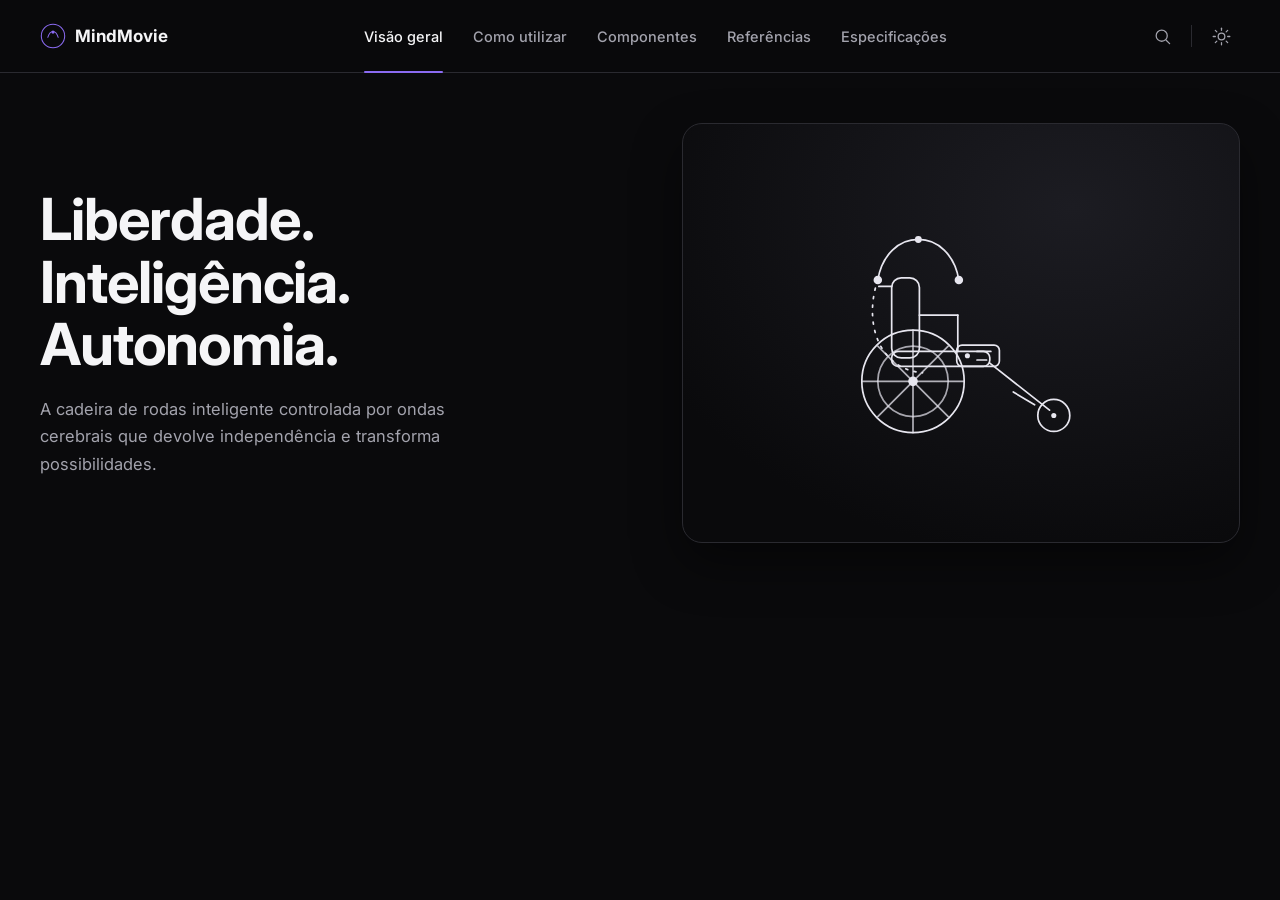
==== index.html @ 68181896 "Adiciona site do projeto MindMovie Landing page estática com as cinco seções do design original (Vis" ====
<!DOCTYPE html>
<html lang="pt-BR" data-theme="dark">
<head>
<meta charset="UTF-8">
<meta name="viewport" content="width=device-width, initial-scale=1.0">
<title>MindMovie — Cadeira de rodas inteligente controlada por ondas cerebrais</title>
<meta name="description" content="MindMovie: projeto conceitual de cadeira de rodas inteligente controlada por ondas cerebrais que devolve independência e transforma possibilidades.">
<link rel="preconnect" href="https://fonts.googleapis.com">
<link rel="preconnect" href="https://fonts.gstatic.com" crossorigin>
<link href="https://fonts.googleapis.com/css2?family=Inter:wght@400;500;600;700;800&display=swap" rel="stylesheet">
<link rel="stylesheet" href="css/styles.css">
</head>
<body>

<!-- Sprite de ícones reutilizáveis -->
<svg style="display:none" aria-hidden="true">
  <symbol id="icon-search" viewBox="0 0 24 24"><circle cx="11" cy="11" r="7"></circle><line x1="21" y1="21" x2="16.65" y2="16.65"></line></symbol>
  <symbol id="icon-sun" viewBox="0 0 24 24"><circle cx="12" cy="12" r="4.2"></circle><line x1="12" y1="1.5" x2="12" y2="4.2"></line><line x1="12" y1="19.8" x2="12" y2="22.5"></line><line x1="4.2" y1="4.2" x2="6.1" y2="6.1"></line><line x1="17.9" y1="17.9" x2="19.8" y2="19.8"></line><line x1="1.5" y1="12" x2="4.2" y2="12"></line><line x1="19.8" y1="12" x2="22.5" y2="12"></line><line x1="4.2" y1="19.8" x2="6.1" y2="17.9"></line><line x1="17.9" y1="6.1" x2="19.8" y2="4.2"></line></symbol>
  <symbol id="icon-moon" viewBox="0 0 24 24"><path d="M20.5 14.5A8.5 8.5 0 1 1 9.5 3.5a7 7 0 0 0 11 11z"></path></symbol>
  <symbol id="icon-menu" viewBox="0 0 24 24"><line x1="3.5" y1="6.5" x2="20.5" y2="6.5"></line><line x1="3.5" y1="12" x2="20.5" y2="12"></line><line x1="3.5" y1="17.5" x2="20.5" y2="17.5"></line></symbol>
  <symbol id="icon-close" viewBox="0 0 24 24"><line x1="5" y1="5" x2="19" y2="19"></line><line x1="19" y1="5" x2="5" y2="19"></line></symbol>
  <symbol id="icon-play" viewBox="0 0 24 24"><circle cx="12" cy="12" r="10.2"></circle><path d="M10.2 8.3l6 3.7-6 3.7z" fill="currentColor" stroke="none"></path></symbol>
  <symbol id="icon-alert" viewBox="0 0 24 24"><path d="M12 3.5l9.5 16.5h-19z"></path><line x1="12" y1="9.5" x2="12" y2="14"></line><circle cx="12" cy="17.2" r="0.3" fill="currentColor"></circle></symbol>
  <symbol id="icon-check" viewBox="0 0 24 24"><rect x="3.5" y="3.5" width="17" height="17" rx="5"></rect></symbol>
  <symbol id="icon-at" viewBox="0 0 24 24"><circle cx="12" cy="12" r="4.2"></circle><path d="M15.8 12v1.4a2.5 2.5 0 0 0 5 0V12a8.8 8.8 0 1 0-3.5 7"></path></symbol>
  <symbol id="icon-wheelchair" viewBox="0 0 300 220">
    <!-- headset EEG: arco sobre a cabeça implícita, acima do encosto -->
    <path d="M72 60c4-24 20-38 38-38s34 14 38 38" stroke-linecap="round"/>
    <circle cx="72" cy="60" r="4" fill="currentColor" stroke="none"/>
    <circle cx="148" cy="60" r="4" fill="currentColor" stroke="none"/>
    <circle cx="110" cy="22" r="3.2" fill="currentColor" stroke="none"/>

    <!-- encosto -->
    <rect x="85" y="58" width="26" height="75" rx="9"/>
    <!-- alça de empurrar -->
    <path d="M85 66h-12" stroke-linecap="round"/>

    <!-- assento (almofada) -->
    <rect x="85" y="127" width="92" height="14" rx="6"/>

    <!-- apoio de braço -->
    <path d="M111 93h36" stroke-linecap="round"/>
    <path d="M147 93v34" />

    <!-- fio do headset descendo pelas costas até o módulo, contornando o encosto -->
    <path d="M72 60c-9 26-6 55 10 72c9 10 21 14 32 15" stroke-dasharray="2 6"/>

    <!-- tubo frontal até a roda dianteira -->
    <path d="M177 138l56 44" stroke-linecap="round"/>
    <!-- apoio para os pés -->
    <path d="M199 165l20 12" stroke-linecap="round"/>

    <!-- roda traseira grande, com raios e aro de mão -->
    <circle cx="105" cy="155" r="48"/>
    <circle cx="105" cy="155" r="33" opacity="0.7"/>
    <circle cx="105" cy="155" r="4.5" fill="currentColor" stroke="none"/>
    <path d="M105 107v96M57 155h96M72 122l66 66M72 188l66-66" opacity="0.75"/>

    <!-- roda dianteira pequena (caster) -->
    <circle cx="237" cy="187" r="15"/>
    <circle cx="237" cy="187" r="2.4" fill="currentColor" stroke="none"/>

    <!-- módulo de controle / bateria, acoplado sob o assento -->
    <rect x="146" y="121" width="40" height="20" rx="5"/>
    <circle cx="156" cy="131" r="2.4" fill="currentColor" stroke="none"/>
    <path d="M165 127h13M165 135h9"/>
  </symbol>
</svg>

<header class="navbar" id="navbar">
  <div class="navbar__inner">
    <a class="brand" href="#visao-geral" data-nav-link data-target="visao-geral">
      <svg class="brand__mark" viewBox="0 0 40 40" aria-hidden="true">
        <circle cx="20" cy="20" r="18"></circle>
        <path d="M12 22c2-6 5-9 8-9s6 3 8 9" stroke-linecap="round"></path>
        <circle cx="20" cy="14" r="2.4" fill="currentColor" stroke="none"></circle>
      </svg>
      <span>MindMovie</span>
    </a>

    <nav class="nav-links" id="navLinks" aria-label="Navegação principal">
      <a href="#visao-geral" data-nav-link data-target="visao-geral" class="is-active">Visão geral</a>
      <a href="#como-utilizar" data-nav-link data-target="como-utilizar">Como utilizar</a>
      <a href="#componentes" data-nav-link data-target="componentes">Componentes</a>
      <a href="#referencias" data-nav-link data-target="referencias">Referências</a>
      <a href="#especificacoes" data-nav-link data-target="especificacoes">Especificações</a>
    </nav>

    <div class="navbar__actions">
      <div class="search" id="searchBox">
        <button class="icon-btn" id="searchToggle" type="button" aria-label="Pesquisar no site" aria-expanded="false">
          <svg width="19" height="19"><use href="#icon-search"></use></svg>
        </button>
        <input type="search" id="searchInput" class="search__input" placeholder="Pesquisar no site…" aria-label="Pesquisar conteúdo">
      </div>
      <span class="divider" aria-hidden="true"></span>
      <button class="icon-btn" id="themeToggle" type="button" aria-label="Alternar tema claro e escuro">
        <svg width="19" height="19" class="theme-icon theme-icon--sun"><use href="#icon-sun"></use></svg>
        <svg width="19" height="19" class="theme-icon theme-icon--moon"><use href="#icon-moon"></use></svg>
      </button>
      <button class="icon-btn nav-toggle" id="navToggle" type="button" aria-label="Abrir menu" aria-expanded="false" aria-controls="mobileMenu">
        <svg width="21" height="21" class="menu-icon menu-icon--open"><use href="#icon-menu"></use></svg>
        <svg width="21" height="21" class="menu-icon menu-icon--close"><use href="#icon-close"></use></svg>
      </button>
    </div>
  </div>

  <div class="mobile-menu" id="mobileMenu">
    <a href="#visao-geral" data-nav-link data-target="visao-geral" class="is-active">Visão geral</a>
    <a href="#como-utilizar" data-nav-link data-target="como-utilizar">Como utilizar</a>
    <a href="#componentes" data-nav-link data-target="componentes">Componentes</a>
    <a href="#referencias" data-nav-link data-target="referencias">Referências</a>
    <a href="#especificacoes" data-nav-link data-target="especificacoes">Especificações</a>
  </div>
</header>

<main id="mainContent">

  <!-- VISÃO GERAL -->
  <section class="page is-active" id="visao-geral" data-page>
    <div class="page__inner hero">
      <div class="hero__text">
        <h1 class="hero__title">
          <span>Liberdade.</span>
          <span>Inteligência.</span>
          <span>Autonomia.</span>
        </h1>
        <p class="hero__desc">A cadeira de rodas inteligente controlada por ondas cerebrais que devolve independência e transforma possibilidades.</p>
      </div>
      <div class="hero__art">
        <div class="art-panel">
          <svg class="wheelchair-illustration wheelchair-illustration--hero" viewBox="0 0 300 220" aria-label="Ilustração da cadeira de rodas MindMovie com sensor neural">
            <use href="#icon-wheelchair"></use>
          </svg>
        </div>
      </div>
    </div>
  </section>

  <!-- COMO UTILIZAR -->
  <section class="page" id="como-utilizar" data-page>
    <div class="page__inner">
      <header class="section-head">
        <h2>Como utilizar MindMovie</h2>
        <p>Tecnologia de ponta, pensada para ser simples e intuitiva.</p>
      </header>

      <div class="how-grid">
        <ol class="steps">
          <li class="steps__item">
            <span class="steps__num">1</span>
            <div>
              <h3>Coloque sensor neural</h3>
              <p>Posicione o sensor na cabeça.</p>
            </div>
          </li>
          <li class="steps__item">
            <span class="steps__num">2</span>
            <div>
              <h3>Ligue o sistema</h3>
              <p>Ative o NeuroMove.</p>
            </div>
          </li>
          <li class="steps__item">
            <span class="steps__num">3</span>
            <div>
              <h3>Concentre-se e mova</h3>
              <p>Pense no destino e a cadeira interpreta.</p>
            </div>
          </li>
          <li class="steps__item">
            <span class="steps__num">4</span>
            <div>
              <h3>Foque e estabilidade</h3>
              <p>Mantenha a concentração.</p>
            </div>
          </li>
          <li class="steps__item">
            <span class="steps__num">5</span>
            <div>
              <h3>Escolha o modo de navegação</h3>
              <p>Use comandos mentais para mover.</p>
            </div>
          </li>
          <li class="steps__item">
            <span class="steps__num">6</span>
            <div>
              <h3>Inicie o movimento</h3>
              <p>A cadeira move com segurança e autonomia.</p>
            </div>
          </li>
        </ol>

        <div class="video-card">
          <button class="video-card__play" type="button" aria-label="Reproduzir vídeo demonstrativo (indisponível nesta prévia)">
            <svg width="34" height="34"><use href="#icon-play"></use></svg>
          </button>
          <p class="video-card__title">Video demo - Funcionamento do MindMovie</p>
          <p class="video-card__meta">Duração: 1 minuto e 30 segundos</p>
        </div>
      </div>

      <div class="alert-box">
        <svg width="20" height="20" class="alert-box__icon"><use href="#icon-alert"></use></svg>
        <p><strong>Atenção</strong> — este não é um produto médico, apenas o projeto conceitual de inovação e tecnologia assistida em desenvolvimento.</p>
      </div>
    </div>
  </section>

  <!-- COMPONENTES -->
  <section class="page" id="componentes" data-page>
    <div class="page__inner">
      <header class="section-head">
        <h2>Componentes utilizados no projeto</h2>
        <p>Cada componente foi selecionado para oferecer máxima confiabilidade e eficiência.</p>
      </header>

      <div class="table-wrap">
        <table class="comp-table">
          <thead>
            <tr>
              <th>Componente</th>
              <th>Função</th>
              <th>Valor estimado</th>
            </tr>
          </thead>
          <tbody>
            <tr>
              <td data-label="Componente">V3 Elechouse</td>
              <td data-label="Função">Captar e interpretar sinais cerebrais para o sistema</td>
              <td data-label="Valor estimado">R$ 80,00 a R$ 120,00</td>
            </tr>
            <tr>
              <td data-label="Componente">Ponte H</td>
              <td data-label="Função">Controlar o sentido e velocidade dos motores</td>
              <td data-label="Valor estimado">R$ 20,00</td>
            </tr>
            <tr>
              <td data-label="Componente">2 motores DC</td>
              <td data-label="Função">Realizar a movimentação da cadeira de rodas</td>
              <td data-label="Valor estimado">R$ 30,00</td>
            </tr>
            <tr>
              <td data-label="Componente">ESP com internet</td>
              <td data-label="Função">Fazer o processamento e comunicação dos dados do sistema</td>
              <td data-label="Valor estimado">Utilizado inicialmente o da escola</td>
            </tr>
            <tr>
              <td data-label="Componente">Display IPS</td>
              <td data-label="Função">Exibir informações e status do sistema</td>
              <td data-label="Valor estimado">R$ 80,00</td>
            </tr>
            <tr>
              <td data-label="Componente">Sensor de distância a laser</td>
              <td data-label="Função">Detectar obstáculos e medir distância</td>
              <td data-label="Valor estimado">R$ 35,00</td>
            </tr>
            <tr>
              <td data-label="Componente">Módulo GPS</td>
              <td data-label="Função">Localização e rastreamento em tempo real</td>
              <td data-label="Valor estimado">R$ 40,00</td>
            </tr>
            <tr>
              <td data-label="Componente">Câmera para acoplamento</td>
              <td data-label="Função">Auxiliar no monitoramento e visualização</td>
              <td data-label="Valor estimado">R$ 40,00</td>
            </tr>
            <tr>
              <td data-label="Componente">Protoboard</td>
              <td data-label="Função">Base de montagem e testes do protótipo</td>
              <td data-label="Valor estimado">R$ 20,00</td>
            </tr>
            <tr>
              <td data-label="Componente">Fios jumper</td>
              <td data-label="Função">Fazer conexões entre os componentes</td>
              <td data-label="Valor estimado">R$ 0,00</td>
            </tr>
            <tr>
              <td data-label="Componente">Bateria recarregável</td>
              <td data-label="Função">Alimentar o sistema com energia</td>
              <td data-label="Valor estimado">R$ 0,00</td>
            </tr>
            <tr>
              <td data-label="Componente">Estrutura da cadeira em impressão 3D</td>
              <td data-label="Função">Formar a estrutura física do protótipo</td>
              <td data-label="Valor estimado">R$ 20,00</td>
            </tr>
          </tbody>
        </table>
      </div>

      <div class="result-grid">
        <div class="result-text">
          <h3>Resultado esperado:</h3>
          <p>Uma cadeira de rodas inteligente, segura e acessível, capaz de transformar a mobilidade e devolver autonomia ao usuário.</p>
          <svg class="wheelchair-illustration wheelchair-illustration--small" viewBox="0 0 300 220" aria-hidden="true">
            <use href="#icon-wheelchair"></use>
          </svg>
        </div>
        <div class="result-card">
          <p class="result-card__label">Valor estimado final:</p>
          <p class="result-card__value">R$ 705,00</p>
          <p class="result-card__note">Este valor é uma estimativa com base nos componentes atuais do mercado. Pode variar conforme fornecedores e a versão do protótipo.</p>
        </div>
      </div>
    </div>
  </section>

  <!-- REFERÊNCIAS -->
  <section class="page" id="referencias" data-page>
    <div class="page__inner">
      <header class="section-head">
        <h2>Referências e base científica</h2>
        <p>O projeto NeuroMove é baseado em estudos de neurociência, robótica e mobilidade assistiva.</p>
      </header>

      <ul class="ref-list">
        <li class="ref-card">
          <span class="ref-card__icon"><svg width="18" height="18"><use href="#icon-check"></use></svg></span>
          <div>
            <h3>IEEE — Brain Computer Interfaces</h3>
            <p>“Estudos sobre interfaces cérebro-computador aplicadas à mobilidade.”</p>
          </div>
        </li>
        <li class="ref-card">
          <span class="ref-card__icon"><svg width="18" height="18"><use href="#icon-check"></use></svg></span>
          <div>
            <h3>Neurologia do movimento e reabilitação</h3>
            <p>“Pesquisas sobre controle neural de dispositivos assistivos.”</p>
          </div>
        </li>
        <li class="ref-card">
          <span class="ref-card__icon"><svg width="18" height="18"><use href="#icon-check"></use></svg></span>
          <div>
            <h3>Robótica assistiva e automação</h3>
            <p>“Soluções de robótica voltadas à acessibilidade e autonomia.”</p>
          </div>
        </li>
        <li class="ref-card">
          <span class="ref-card__icon"><svg width="18" height="18"><use href="#icon-check"></use></svg></span>
          <div>
            <h3>OMS — Organização Mundial da Saúde</h3>
            <p>“Diretrizes sobre inclusão, acessibilidade e tecnologia assistiva.”</p>
          </div>
        </li>
        <li class="ref-card">
          <span class="ref-card__icon"><svg width="18" height="18"><use href="#icon-check"></use></svg></span>
          <div>
            <h3>Artigos científicos e universidades parceiras</h3>
            <p>“Base científica para o desenvolvimento de reabilitação neuroassistida.”</p>
          </div>
        </li>
      </ul>

      <p class="ref-footnote">*Essas referências garantem que o projeto esteja alinhado com os avanços científicos e com as melhores práticas de inclusão e acessibilidade.</p>
    </div>
  </section>

  <!-- ESPECIFICAÇÕES / QUEM SOMOS -->
  <section class="page" id="especificacoes" data-page>
    <div class="page__inner">
      <header class="section-head">
        <h2>Quem somos</h2>
        <p>Somos uma equipe multidisciplinar apaixonada por inovação e inclusão, unida pela missão de transformar vidas.</p>
      </header>

      <div class="team-grid">
        <div class="team-list">
          <div class="team-card">
            <span class="team-card__avatar" style="--avatar-a:#f0abfc;--avatar-b:#a855f7;">V</span>
            <div>
              <h3>Victória</h3>
              <p><svg width="13" height="13"><use href="#icon-at"></use></svg> victoria.mindmovie</p>
            </div>
          </div>
          <div class="team-card">
            <span class="team-card__avatar" style="--avatar-a:#93c5fd;--avatar-b:#6366f1;">G</span>
            <div>
              <h3>Geovanna</h3>
              <p><svg width="13" height="13"><use href="#icon-at"></use></svg> geovanna.dev</p>
            </div>
          </div>
          <div class="team-card">
            <span class="team-card__avatar" style="--avatar-a:#fca5a5;--avatar-b:#ea580c;">R</span>
            <div>
              <h3>Raphael</h3>
              <p><svg width="13" height="13"><use href="#icon-at"></use></svg> devraphael</p>
            </div>
          </div>
          <div class="team-card">
            <span class="team-card__avatar" style="--avatar-a:#86efac;--avatar-b:#0d9488;">B</span>
            <div>
              <h3>Bryan</h3>
              <p><svg width="13" height="13"><use href="#icon-at"></use></svg> djrbryan</p>
            </div>
          </div>
          <div class="team-card team-card--single">
            <span class="team-card__avatar" style="--avatar-a:#fde68a;--avatar-b:#d97706;">M</span>
            <div>
              <h3>Matheus Masson</h3>
              <p><svg width="13" height="13"><use href="#icon-at"></use></svg> masson_ttv</p>
            </div>
          </div>
        </div>

        <div class="contact-card">
          <h3>Entre em contato</h3>
          <form id="contactForm" novalidate>
            <label class="field">
              <span>Nome</span>
              <input type="text" name="nome" id="fieldNome" required autocomplete="name">
            </label>
            <label class="field">
              <span>E-mail</span>
              <input type="email" name="email" id="fieldEmail" required autocomplete="email">
            </label>
            <label class="field">
              <span>Mensagem</span>
              <textarea name="mensagem" id="fieldMensagem" rows="4" required></textarea>
            </label>
            <button type="submit" class="btn-primary">Enviar mensagem</button>
            <p class="contact-card__note" id="contactNote">Respondemos assim que possível.</p>
          </form>
        </div>
      </div>
    </div>
  </section>

</main>

<script src="js/app.js"></script>
</body>
</html>
---- css/styles.css ----
/* =========================================================
   MindMovie — estilos
   Tema escuro (padrão) e claro via [data-theme], mobile-first
   ========================================================= */

:root {
  --font: "Inter", -apple-system, BlinkMacSystemFont, "Segoe UI", Roboto, Helvetica, Arial, sans-serif;

  --accent: #8b6bf2;
  --accent-strong: #7c5cff;
  --accent-soft: rgba(139, 107, 242, 0.16);
  --accent-border: rgba(139, 107, 242, 0.45);

  --radius-lg: 20px;
  --radius-md: 14px;
  --radius-sm: 10px;

  --max-width: 1240px;
  --nav-height: 72px;
}

/* ---------- Tema escuro (padrão) ---------- */
:root,
[data-theme="dark"] {
  --bg: #0a0a0c;
  --bg-elevated: #141417;
  --surface: #17171b;
  --surface-2: #1c1c21;
  --border: #2a2a30;
  --text: #f5f5f7;
  --text-secondary: #a3a3ad;
  --text-muted: #75757f;
  --shadow: 0 20px 50px rgba(0, 0, 0, 0.45);
  --panel-bg: radial-gradient(120% 120% at 70% 20%, #1c1c22 0%, #0a0a0c 70%);
}

/* ---------- Tema claro ---------- */
[data-theme="light"] {
  --bg: #f6f6f8;
  --bg-elevated: #ffffff;
  --surface: #ffffff;
  --surface-2: #f0f0f3;
  --border: #e3e3e8;
  --text: #131316;
  --text-secondary: #55555f;
  --text-muted: #85858f;
  --shadow: 0 20px 50px rgba(20, 20, 30, 0.08);
  --panel-bg: radial-gradient(120% 120% at 70% 20%, #26262e 0%, #0a0a0c 70%);
}

* { box-sizing: border-box; }

html {
  scroll-behavior: smooth;
}

body {
  margin: 0;
  font-family: var(--font);
  background: var(--bg);
  color: var(--text);
  -webkit-font-smoothing: antialiased;
  transition: background-color 0.25s ease, color 0.25s ease;
}

svg { fill: none; stroke: currentColor; stroke-width: 1.6; stroke-linecap: round; stroke-linejoin: round; }

h1, h2, h3 { margin: 0; font-weight: 700; letter-spacing: -0.02em; }
p { margin: 0; }
a { color: inherit; text-decoration: none; }
ul, ol { margin: 0; padding: 0; list-style: none; }
button { font-family: inherit; cursor: pointer; }

/* ================= Navbar ================= */
.navbar {
  position: sticky;
  top: 0;
  z-index: 100;
  background: color-mix(in srgb, var(--bg) 88%, transparent);
  backdrop-filter: blur(14px);
  border-bottom: 1px solid var(--border);
}

.navbar__inner {
  max-width: var(--max-width);
  margin: 0 auto;
  height: var(--nav-height);
  padding: 0 20px;
  display: flex;
  align-items: center;
  justify-content: space-between;
  gap: 16px;
}

.brand {
  display: flex;
  align-items: center;
  gap: 9px;
  font-weight: 700;
  font-size: 17px;
  color: var(--text);
  flex-shrink: 0;
}

.brand__mark {
  width: 26px;
  height: 26px;
  color: var(--accent);
  flex-shrink: 0;
}

.nav-links {
  display: none;
  align-items: center;
  gap: 30px;
  font-size: 14.5px;
  font-weight: 500;
}

.nav-links a {
  color: var(--text-secondary);
  padding: 6px 0;
  position: relative;
  transition: color 0.2s ease;
  white-space: nowrap;
}

.nav-links a:hover { color: var(--text); }

.nav-links a.is-active { color: var(--text); }

.nav-links a.is-active::after {
  content: "";
  position: absolute;
  left: 0; right: 0; bottom: -22px;
  height: 2px;
  background: var(--accent);
  border-radius: 2px;
}

.navbar__actions {
  display: flex;
  align-items: center;
  gap: 10px;
  flex-shrink: 0;
}

.icon-btn {
  display: inline-flex;
  align-items: center;
  justify-content: center;
  width: 38px;
  height: 38px;
  border-radius: 50%;
  border: 1px solid transparent;
  background: transparent;
  color: var(--text-secondary);
  transition: background-color 0.2s ease, color 0.2s ease, border-color 0.2s ease;
}

.icon-btn:hover {
  background: var(--surface-2);
  color: var(--text);
  border-color: var(--border);
}

.divider {
  width: 1px;
  height: 22px;
  background: var(--border);
  display: none;
}

.theme-icon--moon { display: none; }
[data-theme="light"] .theme-icon--sun { display: none; }
[data-theme="light"] .theme-icon--moon { display: block; }

.menu-icon--close { display: none; }
.nav-toggle[aria-expanded="true"] .menu-icon--open { display: none; }
.nav-toggle[aria-expanded="true"] .menu-icon--close { display: block; }

/* Search */
.search {
  display: flex;
  align-items: center;
}

.search__input {
  width: 0;
  opacity: 0;
  padding: 0;
  border: none;
  background: var(--surface-2);
  color: var(--text);
  border-radius: 999px;
  font-family: inherit;
  font-size: 13.5px;
  transition: width 0.25s ease, opacity 0.2s ease, padding 0.25s ease;
}

.search.is-open .search__input {
  width: 190px;
  opacity: 1;
  padding: 8px 14px;
  margin-left: 4px;
  border: 1px solid var(--border);
}

.search__input:focus { outline: 2px solid var(--accent-border); outline-offset: 1px; }

/* Mobile dropdown menu */
.mobile-menu {
  display: none;
  flex-direction: column;
  padding: 6px 20px 18px;
  border-top: 1px solid var(--border);
  gap: 2px;
}

.mobile-menu.is-open { display: flex; }

.mobile-menu a {
  padding: 12px 6px;
  font-size: 15.5px;
  font-weight: 500;
  color: var(--text-secondary);
  border-radius: var(--radius-sm);
}

.mobile-menu a.is-active { color: var(--text); background: var(--accent-soft); }
.mobile-menu a:hover { color: var(--text); }

@media (min-width: 860px) {
  .nav-links { display: flex; }
  .nav-toggle { display: none; }
  .divider { display: block; }
}

/* ================= Layout base ================= */

.page { display: none; }
.page.is-active { display: block; animation: fade-in 0.35s ease; }

@keyframes fade-in {
  from { opacity: 0; transform: translateY(6px); }
  to { opacity: 1; transform: translateY(0); }
}

.page__inner {
  max-width: var(--max-width);
  margin: 0 auto;
  padding: 44px 20px 90px;
}

.section-head {
  max-width: 620px;
  margin-bottom: 40px;
}

.section-head h2 {
  font-size: clamp(26px, 3.4vw, 34px);
  margin-bottom: 10px;
}

.section-head p {
  color: var(--text-secondary);
  font-size: 15.5px;
  line-height: 1.55;
}

/* ================= Hero (Visão geral) ================= */

.hero {
  display: grid;
  grid-template-columns: 1fr;
  gap: 40px;
  align-items: center;
  padding-top: 30px;
  padding-bottom: 30px;
}

.hero__title {
  display: flex;
  flex-direction: column;
  font-size: clamp(40px, 7vw, 58px);
  line-height: 1.08;
  margin-bottom: 20px;
}

.hero__desc {
  max-width: 440px;
  color: var(--text-secondary);
  font-size: 16.5px;
  line-height: 1.65;
}

.art-panel {
  border-radius: var(--radius-lg);
  background: var(--panel-bg);
  border: 1px solid var(--border);
  box-shadow: var(--shadow);
  display: flex;
  align-items: center;
  justify-content: center;
  padding: 30px;
  min-height: 300px;
}

.wheelchair-illustration {
  color: #e7e6ef;
  width: 100%;
  max-width: 320px;
  height: auto;
}

.wheelchair-illustration--small {
  max-width: 190px;
  color: var(--text);
  margin-top: 22px;
  opacity: 0.9;
}

@media (min-width: 860px) {
  .hero { grid-template-columns: 1.05fr 1fr; gap: 56px; padding-top: 50px; }
  .art-panel { min-height: 420px; }
}

/* ================= Como utilizar ================= */

.how-grid {
  display: grid;
  grid-template-columns: 1fr;
  gap: 36px;
  margin-bottom: 30px;
}

.steps { display: flex; flex-direction: column; gap: 22px; }

.steps__item { display: flex; gap: 16px; align-items: flex-start; }

.steps__num {
  flex-shrink: 0;
  width: 32px;
  height: 32px;
  border-radius: 50%;
  background: var(--accent-soft);
  color: var(--accent);
  border: 1px solid var(--accent-border);
  display: flex;
  align-items: center;
  justify-content: center;
  font-weight: 700;
  font-size: 14px;
}

.steps__item h3 { font-size: 16px; margin-bottom: 4px; }
.steps__item p { color: var(--text-secondary); font-size: 14.5px; line-height: 1.5; }

.video-card {
  background: var(--panel-bg);
  border: 1px solid var(--border);
  border-radius: var(--radius-lg);
  padding: 40px 24px;
  display: flex;
  flex-direction: column;
  align-items: center;
  justify-content: center;
  text-align: center;
  gap: 14px;
  min-height: 260px;
  color: #e7e6ef;
}

.video-card__play {
  width: 72px;
  height: 72px;
  border-radius: 50%;
  border: 1.6px solid rgba(231, 230, 239, 0.5);
  background: rgba(255, 255, 255, 0.06);
  color: #f5f5f7;
  display: flex;
  align-items: center;
  justify-content: center;
  transition: transform 0.2s ease, background-color 0.2s ease;
}

.video-card__play:hover { background: rgba(255, 255, 255, 0.12); transform: scale(1.04); }

.video-card__title { font-weight: 600; font-size: 15px; }
.video-card__meta { color: #a3a3ad; font-size: 13.5px; }

.alert-box {
  display: flex;
  gap: 12px;
  align-items: flex-start;
  background: var(--surface);
  border: 1px solid var(--border);
  border-left: 3px solid var(--accent);
  border-radius: var(--radius-md);
  padding: 16px 18px;
}

.alert-box__icon { color: var(--accent); flex-shrink: 0; margin-top: 1px; }
.alert-box p { color: var(--text-secondary); font-size: 14px; line-height: 1.55; }
.alert-box strong { color: var(--text); }

@media (min-width: 860px) {
  .how-grid { grid-template-columns: 1fr 1fr; gap: 56px; }
}

/* ================= Componentes ================= */

.table-wrap {
  border: 1px solid var(--border);
  border-radius: var(--radius-lg);
  overflow: hidden;
  background: var(--surface);
  margin-bottom: 44px;
}

.comp-table { width: 100%; border-collapse: collapse; font-size: 14.5px; }

.comp-table thead th {
  text-align: left;
  padding: 15px 20px;
  background: var(--surface-2);
  color: var(--text-secondary);
  font-weight: 600;
  font-size: 13px;
  text-transform: uppercase;
  letter-spacing: 0.03em;
  border-bottom: 1px solid var(--border);
}

.comp-table tbody td {
  padding: 15px 20px;
  border-bottom: 1px solid var(--border);
  color: var(--text-secondary);
}

.comp-table tbody td:first-child { color: var(--text); font-weight: 500; }
.comp-table tbody td:last-child { white-space: nowrap; color: var(--text); }
.comp-table tbody tr:last-child td { border-bottom: none; }

.result-grid {
  display: grid;
  grid-template-columns: 1fr;
  gap: 30px;
  align-items: start;
}

.result-text h3 { font-size: 18px; margin-bottom: 10px; }
.result-text p { color: var(--text-secondary); font-size: 15px; line-height: 1.6; max-width: 420px; }

.result-card {
  background: var(--surface);
  border: 1.5px solid var(--accent-border);
  box-shadow: 0 0 0 1px var(--accent-soft) inset, 0 20px 46px rgba(124, 92, 255, 0.12);
  border-radius: var(--radius-lg);
  padding: 28px 26px;
}

.result-card__label { color: var(--text-secondary); font-size: 14px; margin-bottom: 8px; }
.result-card__value { font-size: 32px; font-weight: 800; color: var(--accent); margin-bottom: 14px; }
.result-card__note { color: var(--text-muted); font-size: 13px; line-height: 1.55; }

@media (min-width: 860px) {
  .result-grid { grid-template-columns: 1.2fr 1fr; gap: 50px; }
}

/* Tabela responsiva em telas bem estreitas */
@media (max-width: 599px) {
  .comp-table thead { display: none; }
  .comp-table, .comp-table tbody, .comp-table tr, .comp-table td { display: block; width: 100%; }
  .comp-table tr {
    padding: 14px 18px;
    border-bottom: 1px solid var(--border);
  }
  .comp-table tbody tr:last-child { border-bottom: none; }
  .comp-table td {
    border: none !important;
    padding: 6px 0;
    display: block;
    text-align: left;
    white-space: normal;
  }
  .comp-table td::before {
    content: attr(data-label);
    display: block;
    color: var(--text-muted);
    font-weight: 500;
    font-size: 12px;
    text-transform: uppercase;
    letter-spacing: 0.03em;
    margin-bottom: 2px;
  }
  .comp-table td:first-child { font-weight: 700; }
}

/* ================= Referências ================= */

.ref-list {
  display: flex;
  flex-direction: column;
  gap: 14px;
  margin-bottom: 26px;
}

.ref-card {
  display: flex;
  gap: 16px;
  align-items: flex-start;
  background: var(--surface);
  border: 1px solid var(--border);
  border-radius: var(--radius-md);
  padding: 20px 22px;
}

.ref-card__icon {
  flex-shrink: 0;
  width: 34px;
  height: 34px;
  border-radius: 9px;
  border: 1px solid var(--border);
  display: flex;
  align-items: center;
  justify-content: center;
  color: var(--accent);
}

.ref-card h3 { font-size: 16px; margin-bottom: 6px; }
.ref-card p { color: var(--text-secondary); font-size: 14px; font-style: italic; line-height: 1.5; }

.ref-footnote {
  color: var(--text-muted);
  font-size: 13.5px;
  font-style: italic;
  line-height: 1.6;
  max-width: 680px;
}

/* ================= Especificações / Quem somos ================= */

.team-grid {
  display: grid;
  grid-template-columns: 1fr;
  gap: 30px;
  align-items: start;
}

.team-list {
  display: grid;
  grid-template-columns: 1fr;
  gap: 14px;
}

.team-card {
  display: flex;
  align-items: center;
  gap: 14px;
  background: var(--surface);
  border: 1px solid var(--accent-border);
  box-shadow: 0 0 0 1px var(--accent-soft) inset;
  border-radius: var(--radius-md);
  padding: 16px 18px;
}

.team-card__avatar {
  flex-shrink: 0;
  width: 44px;
  height: 44px;
  border-radius: 50%;
  display: flex;
  align-items: center;
  justify-content: center;
  font-weight: 700;
  font-size: 16px;
  color: #14141a;
  background: linear-gradient(135deg, var(--avatar-a), var(--avatar-b));
}

.team-card h3 { font-size: 15px; margin-bottom: 3px; }
.team-card p {
  display: flex;
  align-items: center;
  gap: 5px;
  color: var(--text-muted);
  font-size: 13px;
}

.contact-card {
  background: var(--surface);
  border: 1.5px solid var(--accent-border);
  box-shadow: 0 0 0 1px var(--accent-soft) inset, 0 20px 46px rgba(124, 92, 255, 0.12);
  border-radius: var(--radius-lg);
  padding: 28px 26px;
}

.contact-card h3 { font-size: 19px; margin-bottom: 18px; }

.field {
  display: flex;
  flex-direction: column;
  gap: 6px;
  margin-bottom: 16px;
  font-size: 13.5px;
  color: var(--text-secondary);
}

.field input,
.field textarea {
  font-family: inherit;
  font-size: 14.5px;
  padding: 11px 13px;
  border-radius: var(--radius-sm);
  border: 1px solid var(--border);
  background: var(--surface-2);
  color: var(--text);
  resize: vertical;
}

.field input:focus,
.field textarea:focus {
  outline: none;
  border-color: var(--accent);
  box-shadow: 0 0 0 3px var(--accent-soft);
}

.btn-primary {
  width: 100%;
  padding: 12px 18px;
  border: none;
  border-radius: var(--radius-sm);
  background: linear-gradient(135deg, var(--accent-strong), var(--accent));
  color: #fff;
  font-weight: 600;
  font-size: 14.5px;
  transition: filter 0.2s ease, transform 0.2s ease;
}

.btn-primary:hover { filter: brightness(1.08); }
.btn-primary:active { transform: translateY(1px); }

.contact-card__note {
  text-align: center;
  margin-top: 12px;
  color: var(--text-muted);
  font-size: 12.5px;
}

.contact-card__note.is-success { color: var(--accent); font-weight: 600; }

@media (min-width: 700px) {
  .team-list { grid-template-columns: 1fr 1fr; }
  .team-card--single { grid-column: 1 / -1; max-width: calc(50% - 7px); }
}

@media (min-width: 960px) {
  .team-grid { grid-template-columns: 1.15fr 0.85fr; gap: 50px; }
  .team-card--single { max-width: 100%; }
}

/* ================= Utilidades ================= */

@media (max-width: 380px) {
  .page__inner { padding-left: 16px; padding-right: 16px; }
  .navbar__inner { padding-left: 16px; padding-right: 16px; }
}
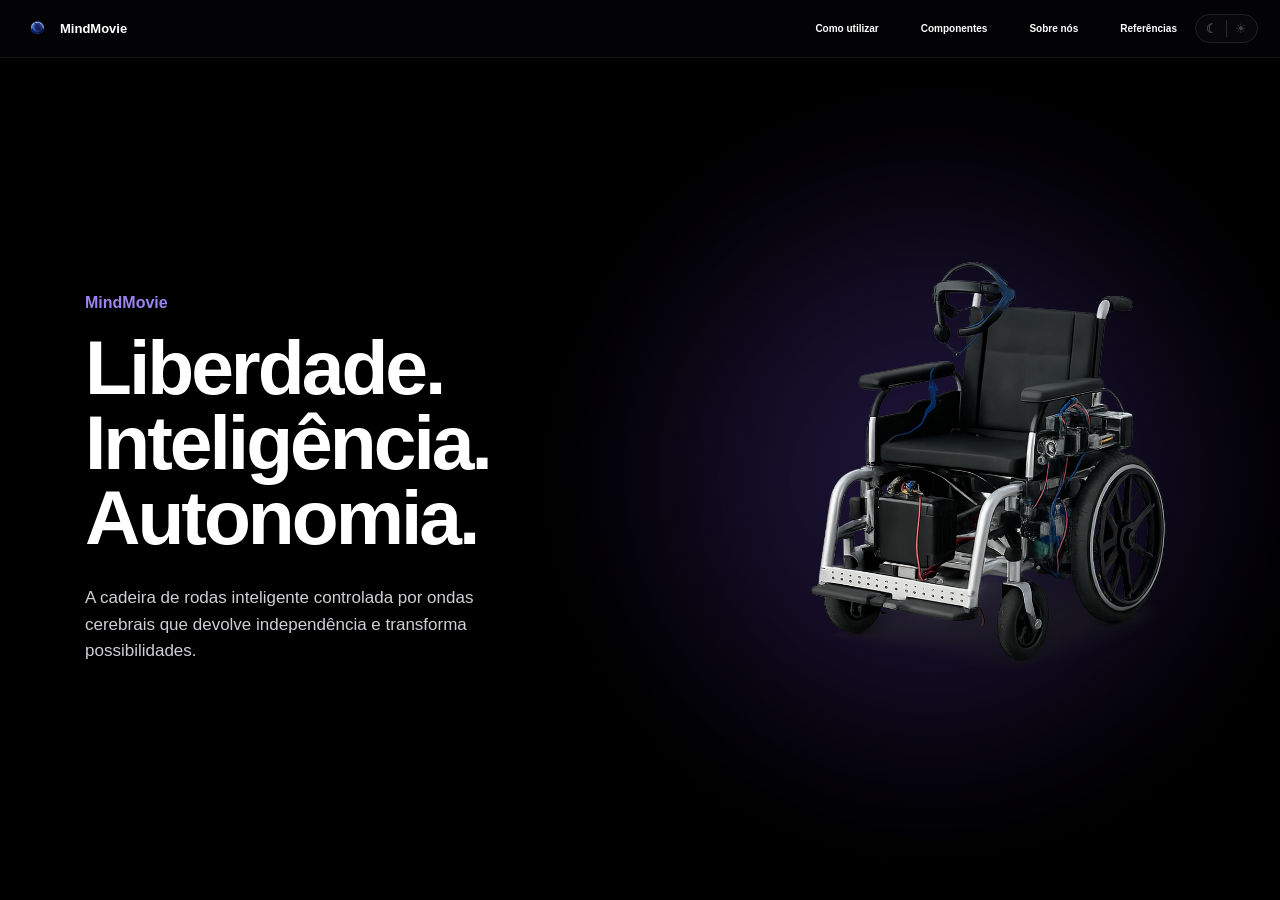
==== commit e8abb560: "Reorganiza o site em uma pasta por página Substitui a landing page de página única pela versão em pá" ====
--- a/index.html
+++ b/index.html
@@ -1,433 +1,140 @@
 <!DOCTYPE html>
-<html lang="pt-BR" data-theme="dark">
+<html lang="pt-BR">
+
 <head>
-<meta charset="UTF-8">
-<meta name="viewport" content="width=device-width, initial-scale=1.0">
-<title>MindMovie — Cadeira de rodas inteligente controlada por ondas cerebrais</title>
-<meta name="description" content="MindMovie: projeto conceitual de cadeira de rodas inteligente controlada por ondas cerebrais que devolve independência e transforma possibilidades.">
-<link rel="preconnect" href="https://fonts.googleapis.com">
-<link rel="preconnect" href="https://fonts.gstatic.com" crossorigin>
-<link href="https://fonts.googleapis.com/css2?family=Inter:wght@400;500;600;700;800&display=swap" rel="stylesheet">
-<link rel="stylesheet" href="css/styles.css">
+    <meta charset="UTF-8">
+
+    <meta
+        name="viewport"
+        content="width=device-width, initial-scale=1.0"
+    >
+
+    <title>MindMovie | Visão geral</title>
+
+    <link rel="stylesheet" href="inicio/estilo.css">
 </head>
+
 <body>
 
-<!-- Sprite de ícones reutilizáveis -->
-<svg style="display:none" aria-hidden="true">
-  <symbol id="icon-search" viewBox="0 0 24 24"><circle cx="11" cy="11" r="7"></circle><line x1="21" y1="21" x2="16.65" y2="16.65"></line></symbol>
-  <symbol id="icon-sun" viewBox="0 0 24 24"><circle cx="12" cy="12" r="4.2"></circle><line x1="12" y1="1.5" x2="12" y2="4.2"></line><line x1="12" y1="19.8" x2="12" y2="22.5"></line><line x1="4.2" y1="4.2" x2="6.1" y2="6.1"></line><line x1="17.9" y1="17.9" x2="19.8" y2="19.8"></line><line x1="1.5" y1="12" x2="4.2" y2="12"></line><line x1="19.8" y1="12" x2="22.5" y2="12"></line><line x1="4.2" y1="19.8" x2="6.1" y2="17.9"></line><line x1="17.9" y1="6.1" x2="19.8" y2="4.2"></line></symbol>
-  <symbol id="icon-moon" viewBox="0 0 24 24"><path d="M20.5 14.5A8.5 8.5 0 1 1 9.5 3.5a7 7 0 0 0 11 11z"></path></symbol>
-  <symbol id="icon-menu" viewBox="0 0 24 24"><line x1="3.5" y1="6.5" x2="20.5" y2="6.5"></line><line x1="3.5" y1="12" x2="20.5" y2="12"></line><line x1="3.5" y1="17.5" x2="20.5" y2="17.5"></line></symbol>
-  <symbol id="icon-close" viewBox="0 0 24 24"><line x1="5" y1="5" x2="19" y2="19"></line><line x1="19" y1="5" x2="5" y2="19"></line></symbol>
-  <symbol id="icon-play" viewBox="0 0 24 24"><circle cx="12" cy="12" r="10.2"></circle><path d="M10.2 8.3l6 3.7-6 3.7z" fill="currentColor" stroke="none"></path></symbol>
-  <symbol id="icon-alert" viewBox="0 0 24 24"><path d="M12 3.5l9.5 16.5h-19z"></path><line x1="12" y1="9.5" x2="12" y2="14"></line><circle cx="12" cy="17.2" r="0.3" fill="currentColor"></circle></symbol>
-  <symbol id="icon-check" viewBox="0 0 24 24"><rect x="3.5" y="3.5" width="17" height="17" rx="5"></rect></symbol>
-  <symbol id="icon-at" viewBox="0 0 24 24"><circle cx="12" cy="12" r="4.2"></circle><path d="M15.8 12v1.4a2.5 2.5 0 0 0 5 0V12a8.8 8.8 0 1 0-3.5 7"></path></symbol>
-  <symbol id="icon-wheelchair" viewBox="0 0 300 220">
-    <!-- headset EEG: arco sobre a cabeça implícita, acima do encosto -->
-    <path d="M72 60c4-24 20-38 38-38s34 14 38 38" stroke-linecap="round"/>
-    <circle cx="72" cy="60" r="4" fill="currentColor" stroke="none"/>
-    <circle cx="148" cy="60" r="4" fill="currentColor" stroke="none"/>
-    <circle cx="110" cy="22" r="3.2" fill="currentColor" stroke="none"/>
+    <header class="cabecalho">
 
-    <!-- encosto -->
-    <rect x="85" y="58" width="26" height="75" rx="9"/>
-    <!-- alça de empurrar -->
-    <path d="M85 66h-12" stroke-linecap="round"/>
+        <!-- LOGO -->
+        <a href="./" class="logo">
 
-    <!-- assento (almofada) -->
-    <rect x="85" y="127" width="92" height="14" rx="6"/>
+            <img
+                src="imagens/logo.png"
+                alt="Logo MindMovie"
+            >
 
-    <!-- apoio de braço -->
-    <path d="M111 93h36" stroke-linecap="round"/>
-    <path d="M147 93v34" />
+            <span>MindMovie</span>
 
-    <!-- fio do headset descendo pelas costas até o módulo, contornando o encosto -->
-    <path d="M72 60c-9 26-6 55 10 72c9 10 21 14 32 15" stroke-dasharray="2 6"/>
+        </a>
 
-    <!-- tubo frontal até a roda dianteira -->
-    <path d="M177 138l56 44" stroke-linecap="round"/>
-    <!-- apoio para os pés -->
-    <path d="M199 165l20 12" stroke-linecap="round"/>
 
-    <!-- roda traseira grande, com raios e aro de mão -->
-    <circle cx="105" cy="155" r="48"/>
-    <circle cx="105" cy="155" r="33" opacity="0.7"/>
-    <circle cx="105" cy="155" r="4.5" fill="currentColor" stroke="none"/>
-    <path d="M105 107v96M57 155h96M72 122l66 66M72 188l66-66" opacity="0.75"/>
+        <!-- MENU -->
+        <nav class="menu" id="menu">
 
-    <!-- roda dianteira pequena (caster) -->
-    <circle cx="237" cy="187" r="15"/>
-    <circle cx="237" cy="187" r="2.4" fill="currentColor" stroke="none"/>
+            <a href="como-utilizar/">
+                Como utilizar
+            </a>
 
-    <!-- módulo de controle / bateria, acoplado sob o assento -->
-    <rect x="146" y="121" width="40" height="20" rx="5"/>
-    <circle cx="156" cy="131" r="2.4" fill="currentColor" stroke="none"/>
-    <path d="M165 127h13M165 135h9"/>
-  </symbol>
-</svg>
+            <a href="componentes/">
+                Componentes
+            </a>
 
-<header class="navbar" id="navbar">
-  <div class="navbar__inner">
-    <a class="brand" href="#visao-geral" data-nav-link data-target="visao-geral">
-      <svg class="brand__mark" viewBox="0 0 40 40" aria-hidden="true">
-        <circle cx="20" cy="20" r="18"></circle>
-        <path d="M12 22c2-6 5-9 8-9s6 3 8 9" stroke-linecap="round"></path>
-        <circle cx="20" cy="14" r="2.4" fill="currentColor" stroke="none"></circle>
-      </svg>
-      <span>MindMovie</span>
-    </a>
+            <a href="quem-somos/">
+                Sobre nós
+            </a>
 
-    <nav class="nav-links" id="navLinks" aria-label="Navegação principal">
-      <a href="#visao-geral" data-nav-link data-target="visao-geral" class="is-active">Visão geral</a>
-      <a href="#como-utilizar" data-nav-link data-target="como-utilizar">Como utilizar</a>
-      <a href="#componentes" data-nav-link data-target="componentes">Componentes</a>
-      <a href="#referencias" data-nav-link data-target="referencias">Referências</a>
-      <a href="#especificacoes" data-nav-link data-target="especificacoes">Especificações</a>
-    </nav>
+            <a href="referencias/">
+                Referências
+            </a>
 
-    <div class="navbar__actions">
-      <div class="search" id="searchBox">
-        <button class="icon-btn" id="searchToggle" type="button" aria-label="Pesquisar no site" aria-expanded="false">
-          <svg width="19" height="19"><use href="#icon-search"></use></svg>
+        </nav>
+
+
+        <!-- BOTÃO CLARO / ESCURO -->
+        <button
+            class="theme-toggle"
+            id="themeToggle"
+            type="button"
+            aria-label="Alternar entre modo claro e escuro"
+        >
+
+            <span class="theme-icon moon">☾</span>
+
+            <span class="theme-line"></span>
+
+            <span class="theme-icon sun">☀</span>
+
         </button>
-        <input type="search" id="searchInput" class="search__input" placeholder="Pesquisar no site…" aria-label="Pesquisar conteúdo">
-      </div>
-      <span class="divider" aria-hidden="true"></span>
-      <button class="icon-btn" id="themeToggle" type="button" aria-label="Alternar tema claro e escuro">
-        <svg width="19" height="19" class="theme-icon theme-icon--sun"><use href="#icon-sun"></use></svg>
-        <svg width="19" height="19" class="theme-icon theme-icon--moon"><use href="#icon-moon"></use></svg>
-      </button>
-      <button class="icon-btn nav-toggle" id="navToggle" type="button" aria-label="Abrir menu" aria-expanded="false" aria-controls="mobileMenu">
-        <svg width="21" height="21" class="menu-icon menu-icon--open"><use href="#icon-menu"></use></svg>
-        <svg width="21" height="21" class="menu-icon menu-icon--close"><use href="#icon-close"></use></svg>
-      </button>
-    </div>
-  </div>
 
-  <div class="mobile-menu" id="mobileMenu">
-    <a href="#visao-geral" data-nav-link data-target="visao-geral" class="is-active">Visão geral</a>
-    <a href="#como-utilizar" data-nav-link data-target="como-utilizar">Como utilizar</a>
-    <a href="#componentes" data-nav-link data-target="componentes">Componentes</a>
-    <a href="#referencias" data-nav-link data-target="referencias">Referências</a>
-    <a href="#especificacoes" data-nav-link data-target="especificacoes">Especificações</a>
-  </div>
-</header>
 
-<main id="mainContent">
+        <!-- MENU MOBILE -->
+        <button
+            class="botao-menu"
+            id="botaoMenu"
+            type="button"
+            aria-label="Abrir menu"
+            aria-expanded="false"
+        >
 
-  <!-- VISÃO GERAL -->
-  <section class="page is-active" id="visao-geral" data-page>
-    <div class="page__inner hero">
-      <div class="hero__text">
-        <h1 class="hero__title">
-          <span>Liberdade.</span>
-          <span>Inteligência.</span>
-          <span>Autonomia.</span>
-        </h1>
-        <p class="hero__desc">A cadeira de rodas inteligente controlada por ondas cerebrais que devolve independência e transforma possibilidades.</p>
-      </div>
-      <div class="hero__art">
-        <div class="art-panel">
-          <svg class="wheelchair-illustration wheelchair-illustration--hero" viewBox="0 0 300 220" aria-label="Ilustração da cadeira de rodas MindMovie com sensor neural">
-            <use href="#icon-wheelchair"></use>
-          </svg>
-        </div>
-      </div>
-    </div>
-  </section>
+            <span></span>
+            <span></span>
+            <span></span>
 
-  <!-- COMO UTILIZAR -->
-  <section class="page" id="como-utilizar" data-page>
-    <div class="page__inner">
-      <header class="section-head">
-        <h2>Como utilizar MindMovie</h2>
-        <p>Tecnologia de ponta, pensada para ser simples e intuitiva.</p>
-      </header>
+        </button>
 
-      <div class="how-grid">
-        <ol class="steps">
-          <li class="steps__item">
-            <span class="steps__num">1</span>
-            <div>
-              <h3>Coloque sensor neural</h3>
-              <p>Posicione o sensor na cabeça.</p>
+    </header>
+
+
+    <main>
+
+        <section class="inicio">
+
+            <div class="conteudo-inicio">
+
+                <div class="texto-inicio">
+
+                    <p class="nome-projeto">
+                        MindMovie
+                    </p>
+
+                    <h1>
+                        Liberdade.<br>
+                        Inteligência.<br>
+                        Autonomia.
+                    </h1>
+
+                    <p class="descricao">
+                        A cadeira de rodas inteligente
+                        controlada por ondas cerebrais que
+                        devolve independência e transforma
+                        possibilidades.
+                    </p>
+
+                </div>
+
+
+                <div class="imagem-cadeira">
+
+                    <div class="brilho"></div>
+
+                    <img
+                        src="imagens/cadeira.png"
+                        alt="Cadeira de rodas inteligente MindMovie"
+                    >
+
+                </div>
+
             </div>
-          </li>
-          <li class="steps__item">
-            <span class="steps__num">2</span>
-            <div>
-              <h3>Ligue o sistema</h3>
-              <p>Ative o NeuroMove.</p>
-            </div>
-          </li>
-          <li class="steps__item">
-            <span class="steps__num">3</span>
-            <div>
-              <h3>Concentre-se e mova</h3>
-              <p>Pense no destino e a cadeira interpreta.</p>
-            </div>
-          </li>
-          <li class="steps__item">
-            <span class="steps__num">4</span>
-            <div>
-              <h3>Foque e estabilidade</h3>
-              <p>Mantenha a concentração.</p>
-            </div>
-          </li>
-          <li class="steps__item">
-            <span class="steps__num">5</span>
-            <div>
-              <h3>Escolha o modo de navegação</h3>
-              <p>Use comandos mentais para mover.</p>
-            </div>
-          </li>
-          <li class="steps__item">
-            <span class="steps__num">6</span>
-            <div>
-              <h3>Inicie o movimento</h3>
-              <p>A cadeira move com segurança e autonomia.</p>
-            </div>
-          </li>
-        </ol>
 
-        <div class="video-card">
-          <button class="video-card__play" type="button" aria-label="Reproduzir vídeo demonstrativo (indisponível nesta prévia)">
-            <svg width="34" height="34"><use href="#icon-play"></use></svg>
-          </button>
-          <p class="video-card__title">Video demo - Funcionamento do MindMovie</p>
-          <p class="video-card__meta">Duração: 1 minuto e 30 segundos</p>
-        </div>
-      </div>
+        </section>
 
-      <div class="alert-box">
-        <svg width="20" height="20" class="alert-box__icon"><use href="#icon-alert"></use></svg>
-        <p><strong>Atenção</strong> — este não é um produto médico, apenas o projeto conceitual de inovação e tecnologia assistida em desenvolvimento.</p>
-      </div>
-    </div>
-  </section>
+    </main>
 
-  <!-- COMPONENTES -->
-  <section class="page" id="componentes" data-page>
-    <div class="page__inner">
-      <header class="section-head">
-        <h2>Componentes utilizados no projeto</h2>
-        <p>Cada componente foi selecionado para oferecer máxima confiabilidade e eficiência.</p>
-      </header>
 
-      <div class="table-wrap">
-        <table class="comp-table">
-          <thead>
-            <tr>
-              <th>Componente</th>
-              <th>Função</th>
-              <th>Valor estimado</th>
-            </tr>
-          </thead>
-          <tbody>
-            <tr>
-              <td data-label="Componente">V3 Elechouse</td>
-              <td data-label="Função">Captar e interpretar sinais cerebrais para o sistema</td>
-              <td data-label="Valor estimado">R$ 80,00 a R$ 120,00</td>
-            </tr>
-            <tr>
-              <td data-label="Componente">Ponte H</td>
-              <td data-label="Função">Controlar o sentido e velocidade dos motores</td>
-              <td data-label="Valor estimado">R$ 20,00</td>
-            </tr>
-            <tr>
-              <td data-label="Componente">2 motores DC</td>
-              <td data-label="Função">Realizar a movimentação da cadeira de rodas</td>
-              <td data-label="Valor estimado">R$ 30,00</td>
-            </tr>
-            <tr>
-              <td data-label="Componente">ESP com internet</td>
-              <td data-label="Função">Fazer o processamento e comunicação dos dados do sistema</td>
-              <td data-label="Valor estimado">Utilizado inicialmente o da escola</td>
-            </tr>
-            <tr>
-              <td data-label="Componente">Display IPS</td>
-              <td data-label="Função">Exibir informações e status do sistema</td>
-              <td data-label="Valor estimado">R$ 80,00</td>
-            </tr>
-            <tr>
-              <td data-label="Componente">Sensor de distância a laser</td>
-              <td data-label="Função">Detectar obstáculos e medir distância</td>
-              <td data-label="Valor estimado">R$ 35,00</td>
-            </tr>
-            <tr>
-              <td data-label="Componente">Módulo GPS</td>
-              <td data-label="Função">Localização e rastreamento em tempo real</td>
-              <td data-label="Valor estimado">R$ 40,00</td>
-            </tr>
-            <tr>
-              <td data-label="Componente">Câmera para acoplamento</td>
-              <td data-label="Função">Auxiliar no monitoramento e visualização</td>
-              <td data-label="Valor estimado">R$ 40,00</td>
-            </tr>
-            <tr>
-              <td data-label="Componente">Protoboard</td>
-              <td data-label="Função">Base de montagem e testes do protótipo</td>
-              <td data-label="Valor estimado">R$ 20,00</td>
-            </tr>
-            <tr>
-              <td data-label="Componente">Fios jumper</td>
-              <td data-label="Função">Fazer conexões entre os componentes</td>
-              <td data-label="Valor estimado">R$ 0,00</td>
-            </tr>
-            <tr>
-              <td data-label="Componente">Bateria recarregável</td>
-              <td data-label="Função">Alimentar o sistema com energia</td>
-              <td data-label="Valor estimado">R$ 0,00</td>
-            </tr>
-            <tr>
-              <td data-label="Componente">Estrutura da cadeira em impressão 3D</td>
-              <td data-label="Função">Formar a estrutura física do protótipo</td>
-              <td data-label="Valor estimado">R$ 20,00</td>
-            </tr>
-          </tbody>
-        </table>
-      </div>
+    <script src="inicio/script.js"></script>
 
-      <div class="result-grid">
-        <div class="result-text">
-          <h3>Resultado esperado:</h3>
-          <p>Uma cadeira de rodas inteligente, segura e acessível, capaz de transformar a mobilidade e devolver autonomia ao usuário.</p>
-          <svg class="wheelchair-illustration wheelchair-illustration--small" viewBox="0 0 300 220" aria-hidden="true">
-            <use href="#icon-wheelchair"></use>
-          </svg>
-        </div>
-        <div class="result-card">
-          <p class="result-card__label">Valor estimado final:</p>
-          <p class="result-card__value">R$ 705,00</p>
-          <p class="result-card__note">Este valor é uma estimativa com base nos componentes atuais do mercado. Pode variar conforme fornecedores e a versão do protótipo.</p>
-        </div>
-      </div>
-    </div>
-  </section>
-
-  <!-- REFERÊNCIAS -->
-  <section class="page" id="referencias" data-page>
-    <div class="page__inner">
-      <header class="section-head">
-        <h2>Referências e base científica</h2>
-        <p>O projeto NeuroMove é baseado em estudos de neurociência, robótica e mobilidade assistiva.</p>
-      </header>
-
-      <ul class="ref-list">
-        <li class="ref-card">
-          <span class="ref-card__icon"><svg width="18" height="18"><use href="#icon-check"></use></svg></span>
-          <div>
-            <h3>IEEE — Brain Computer Interfaces</h3>
-            <p>“Estudos sobre interfaces cérebro-computador aplicadas à mobilidade.”</p>
-          </div>
-        </li>
-        <li class="ref-card">
-          <span class="ref-card__icon"><svg width="18" height="18"><use href="#icon-check"></use></svg></span>
-          <div>
-            <h3>Neurologia do movimento e reabilitação</h3>
-            <p>“Pesquisas sobre controle neural de dispositivos assistivos.”</p>
-          </div>
-        </li>
-        <li class="ref-card">
-          <span class="ref-card__icon"><svg width="18" height="18"><use href="#icon-check"></use></svg></span>
-          <div>
-            <h3>Robótica assistiva e automação</h3>
-            <p>“Soluções de robótica voltadas à acessibilidade e autonomia.”</p>
-          </div>
-        </li>
-        <li class="ref-card">
-          <span class="ref-card__icon"><svg width="18" height="18"><use href="#icon-check"></use></svg></span>
-          <div>
-            <h3>OMS — Organização Mundial da Saúde</h3>
-            <p>“Diretrizes sobre inclusão, acessibilidade e tecnologia assistiva.”</p>
-          </div>
-        </li>
-        <li class="ref-card">
-          <span class="ref-card__icon"><svg width="18" height="18"><use href="#icon-check"></use></svg></span>
-          <div>
-            <h3>Artigos científicos e universidades parceiras</h3>
-            <p>“Base científica para o desenvolvimento de reabilitação neuroassistida.”</p>
-          </div>
-        </li>
-      </ul>
-
-      <p class="ref-footnote">*Essas referências garantem que o projeto esteja alinhado com os avanços científicos e com as melhores práticas de inclusão e acessibilidade.</p>
-    </div>
-  </section>
-
-  <!-- ESPECIFICAÇÕES / QUEM SOMOS -->
-  <section class="page" id="especificacoes" data-page>
-    <div class="page__inner">
-      <header class="section-head">
-        <h2>Quem somos</h2>
-        <p>Somos uma equipe multidisciplinar apaixonada por inovação e inclusão, unida pela missão de transformar vidas.</p>
-      </header>
-
-      <div class="team-grid">
-        <div class="team-list">
-          <div class="team-card">
-            <span class="team-card__avatar" style="--avatar-a:#f0abfc;--avatar-b:#a855f7;">V</span>
-            <div>
-              <h3>Victória</h3>
-              <p><svg width="13" height="13"><use href="#icon-at"></use></svg> victoria.mindmovie</p>
-            </div>
-          </div>
-          <div class="team-card">
-            <span class="team-card__avatar" style="--avatar-a:#93c5fd;--avatar-b:#6366f1;">G</span>
-            <div>
-              <h3>Geovanna</h3>
-              <p><svg width="13" height="13"><use href="#icon-at"></use></svg> geovanna.dev</p>
-            </div>
-          </div>
-          <div class="team-card">
-            <span class="team-card__avatar" style="--avatar-a:#fca5a5;--avatar-b:#ea580c;">R</span>
-            <div>
-              <h3>Raphael</h3>
-              <p><svg width="13" height="13"><use href="#icon-at"></use></svg> devraphael</p>
-            </div>
-          </div>
-          <div class="team-card">
-            <span class="team-card__avatar" style="--avatar-a:#86efac;--avatar-b:#0d9488;">B</span>
-            <div>
-              <h3>Bryan</h3>
-              <p><svg width="13" height="13"><use href="#icon-at"></use></svg> djrbryan</p>
-            </div>
-          </div>
-          <div class="team-card team-card--single">
-            <span class="team-card__avatar" style="--avatar-a:#fde68a;--avatar-b:#d97706;">M</span>
-            <div>
-              <h3>Matheus Masson</h3>
-              <p><svg width="13" height="13"><use href="#icon-at"></use></svg> masson_ttv</p>
-            </div>
-          </div>
-        </div>
-
-        <div class="contact-card">
-          <h3>Entre em contato</h3>
-          <form id="contactForm" novalidate>
-            <label class="field">
-              <span>Nome</span>
-              <input type="text" name="nome" id="fieldNome" required autocomplete="name">
-            </label>
-            <label class="field">
-              <span>E-mail</span>
-              <input type="email" name="email" id="fieldEmail" required autocomplete="email">
-            </label>
-            <label class="field">
-              <span>Mensagem</span>
-              <textarea name="mensagem" id="fieldMensagem" rows="4" required></textarea>
-            </label>
-            <button type="submit" class="btn-primary">Enviar mensagem</button>
-            <p class="contact-card__note" id="contactNote">Respondemos assim que possível.</p>
-          </form>
-        </div>
-      </div>
-    </div>
-  </section>
-
-</main>
-
-<script src="js/app.js"></script>
 </body>
-</html>
+</html>
--- a/inicio/estilo.css
+++ b/inicio/estilo.css
@@ -0,0 +1,573 @@
+/* =========================
+   CONFIGURAÇÕES GERAIS
+========================= */
+
+* {
+    margin: 0;
+    padding: 0;
+    box-sizing: border-box;
+}
+
+html {
+    scroll-behavior: smooth;
+}
+
+body {
+    min-height: 100vh;
+
+    font-family: Arial, Helvetica, sans-serif;
+
+    background: #000000;
+    color: #ffffff;
+
+    transition:
+        background 0.3s ease,
+        color 0.3s ease;
+}
+
+
+/* =========================
+   CABEÇALHO
+========================= */
+
+.cabecalho {
+    width: 100%;
+    height: 58px;
+
+    display: flex;
+    align-items: center;
+
+    padding: 0 22px;
+
+    background: #030305;
+
+    border-bottom: 1px solid #17171c;
+
+    position: relative;
+
+    z-index: 1000;
+}
+
+
+/* =========================
+   LOGO
+========================= */
+
+.logo {
+    display: flex;
+    align-items: center;
+
+    gap: 7px;
+
+    text-decoration: none;
+
+    color: #ffffff;
+
+    font-size: 13px;
+    font-weight: 700;
+
+    white-space: nowrap;
+}
+
+.logo img {
+    width: 31px;
+    height: 31px;
+
+    object-fit: contain;
+}
+
+.logo span {
+    color: #ffffff;
+}
+
+
+/* =========================
+   MENU
+========================= */
+
+.menu {
+    display: flex;
+    align-items: center;
+
+    gap: 42px;
+
+    /*
+       Joga o menu para o lado direito.
+    */
+    margin-left: auto;
+}
+
+.menu a {
+    color: #ffffff;
+
+    text-decoration: none;
+
+    font-size: 10px;
+    font-weight: 600;
+
+    white-space: nowrap;
+
+    transition: color 0.2s ease;
+}
+
+.menu a:hover {
+    color: #9b84ed;
+}
+
+
+/* =========================
+   BOTÃO CLARO / ESCURO
+========================= */
+
+.theme-toggle {
+    margin-left: 18px;
+
+    height: 29px;
+
+    display: flex;
+    align-items: center;
+    justify-content: center;
+
+    gap: 7px;
+
+    padding: 0 9px;
+
+    background: #08080b;
+
+    border: 1px solid #202027;
+    border-radius: 20px;
+
+    cursor: pointer;
+
+    transition:
+        background 0.3s ease,
+        border 0.3s ease;
+}
+
+.theme-toggle:hover {
+    border-color: #34343c;
+}
+
+.theme-icon {
+    width: 14px;
+
+    display: flex;
+    align-items: center;
+    justify-content: center;
+
+    font-size: 13px;
+
+    line-height: 1;
+
+    transition: color 0.3s ease;
+}
+
+.theme-icon.moon {
+    color: #777780;
+}
+
+.theme-icon.sun {
+    color: #44444c;
+}
+
+.theme-line {
+    width: 1px;
+    height: 17px;
+
+    background: #29292f;
+}
+
+
+/* =========================
+   BOTÃO HAMBÚRGUER
+========================= */
+
+.botao-menu {
+    display: none;
+
+    width: 32px;
+    height: 32px;
+
+    margin-left: 10px;
+
+    background: transparent;
+
+    border: none;
+
+    cursor: pointer;
+
+    flex-direction: column;
+    align-items: center;
+    justify-content: center;
+
+    gap: 4px;
+}
+
+.botao-menu span {
+    width: 20px;
+    height: 2px;
+
+    background: #ffffff;
+
+    border-radius: 5px;
+
+    transition: 0.3s ease;
+}
+
+
+/* =========================
+   SEÇÃO INICIAL
+========================= */
+
+.inicio {
+    min-height: calc(100vh - 58px);
+
+    display: flex;
+    align-items: center;
+
+    background:
+        radial-gradient(
+            circle at 73% 48%,
+            rgba(113, 75, 210, 0.13),
+            transparent 38%
+        ),
+        #000000;
+
+    transition: background 0.3s ease;
+}
+
+
+/* =========================
+   CONTEÚDO
+========================= */
+
+.conteudo-inicio {
+    width: 100%;
+    max-width: 1250px;
+
+    margin: 0 auto;
+
+    padding: 70px 70px;
+
+    display: grid;
+
+    grid-template-columns: 1fr 1fr;
+
+    align-items: center;
+
+    gap: 50px;
+}
+
+
+/* =========================
+   TEXTO
+========================= */
+
+.texto-inicio {
+    position: relative;
+
+    z-index: 2;
+}
+
+.nome-projeto {
+    margin-bottom: 18px;
+
+    color: #9b84ed;
+
+    font-size: 16px;
+    font-weight: 600;
+}
+
+.texto-inicio h1 {
+    margin-bottom: 30px;
+
+    color: #ffffff;
+
+    font-size: clamp(52px, 6vw, 86px);
+
+    line-height: 0.98;
+
+    letter-spacing: -3px;
+
+    font-weight: 700;
+}
+
+.descricao {
+    max-width: 430px;
+
+    color: #cfcfd4;
+
+    font-size: 17px;
+
+    line-height: 1.55;
+}
+
+
+/* =========================
+   CADEIRA
+========================= */
+
+.imagem-cadeira {
+    width: 100%;
+
+    position: relative;
+
+    display: flex;
+    align-items: center;
+    justify-content: center;
+}
+
+.imagem-cadeira img {
+    width: 100%;
+    max-width: 600px;
+
+    position: relative;
+
+    z-index: 2;
+}
+
+.brilho {
+    position: absolute;
+
+    width: 500px;
+    height: 500px;
+
+    border-radius: 50%;
+
+    background: rgba(114, 77, 218, 0.14);
+
+    filter: blur(90px);
+
+    z-index: 1;
+}
+
+
+/* ==================================================
+   MODO CLARO
+================================================== */
+
+body.light {
+    background: #ffffff;
+
+    color: #111111;
+}
+
+body.light .cabecalho {
+    background: #ffffff;
+
+    border-bottom: 1px solid #e7e7eb;
+}
+
+body.light .logo,
+body.light .logo span {
+    color: #111111;
+}
+
+body.light .menu a {
+    color: #111111;
+}
+
+body.light .menu a:hover {
+    color: #7048e8;
+}
+
+body.light .theme-toggle {
+    background: #f8f8fa;
+
+    border-color: #dedee4;
+}
+
+body.light .theme-icon.moon {
+    color: #a1a1aa;
+}
+
+body.light .theme-icon.sun {
+    color: #111111;
+}
+
+body.light .theme-line {
+    background: #d8d8dd;
+}
+
+body.light .inicio {
+    background:
+        radial-gradient(
+            circle at 73% 48%,
+            rgba(112, 72, 232, 0.10),
+            transparent 38%
+        ),
+        #ffffff;
+}
+
+body.light .nome-projeto {
+    color: #7048e8;
+}
+
+body.light .texto-inicio h1 {
+    color: #111111;
+}
+
+body.light .descricao {
+    color: #4c4c54;
+}
+
+body.light .botao-menu span {
+    background: #111111;
+}
+
+
+/* =========================
+   TELAS MENORES
+========================= */
+
+@media (max-width: 1000px) {
+
+    .menu {
+        gap: 25px;
+    }
+
+    .menu a {
+        font-size: 9px;
+    }
+
+}
+
+
+/* =========================
+   TABLET / CELULAR
+========================= */
+
+@media (max-width: 800px) {
+
+    .cabecalho {
+        height: 60px;
+
+        padding: 0 18px;
+    }
+
+
+    /* MENU */
+
+    .menu {
+        position: absolute;
+
+        top: 60px;
+        left: 0;
+
+        width: 100%;
+
+        margin-left: 0;
+
+        display: none;
+
+        flex-direction: column;
+
+        align-items: flex-start;
+
+        gap: 0;
+
+        padding: 15px 20px;
+
+        background: #08080b;
+
+        border-top: 1px solid #202027;
+    }
+
+    .menu.aberto {
+        display: flex;
+    }
+
+    .menu a {
+        width: 100%;
+
+        padding: 14px 5px;
+
+        font-size: 13px;
+
+        border-bottom: 1px solid #18181d;
+    }
+
+
+    /* MODO CLARO MENU */
+
+    body.light .menu {
+        background: #ffffff;
+
+        border-color: #e6e6ea;
+    }
+
+    body.light .menu a {
+        border-color: #eeeeF1;
+    }
+
+
+    /* BOTÃO HAMBÚRGUER */
+
+    .botao-menu {
+        display: flex;
+    }
+
+
+    /* CONTEÚDO */
+
+    .conteudo-inicio {
+        grid-template-columns: 1fr;
+
+        padding: 60px 25px;
+
+        text-align: center;
+    }
+
+    .descricao {
+        margin: 0 auto;
+    }
+
+    .imagem-cadeira {
+        margin-top: 20px;
+    }
+
+    .imagem-cadeira img {
+        max-width: 450px;
+    }
+
+}
+
+
+/* =========================
+   CELULAR PEQUENO
+========================= */
+
+@media (max-width: 480px) {
+
+    .logo span {
+        font-size: 12px;
+    }
+
+    .logo img {
+        width: 28px;
+        height: 28px;
+    }
+
+    .theme-toggle {
+        height: 27px;
+
+        padding: 0 7px;
+
+        gap: 5px;
+    }
+
+    .theme-icon {
+        font-size: 12px;
+    }
+
+    .texto-inicio h1 {
+        font-size: 48px;
+
+        letter-spacing: -2px;
+    }
+
+    .descricao {
+        font-size: 15px;
+    }
+
+}
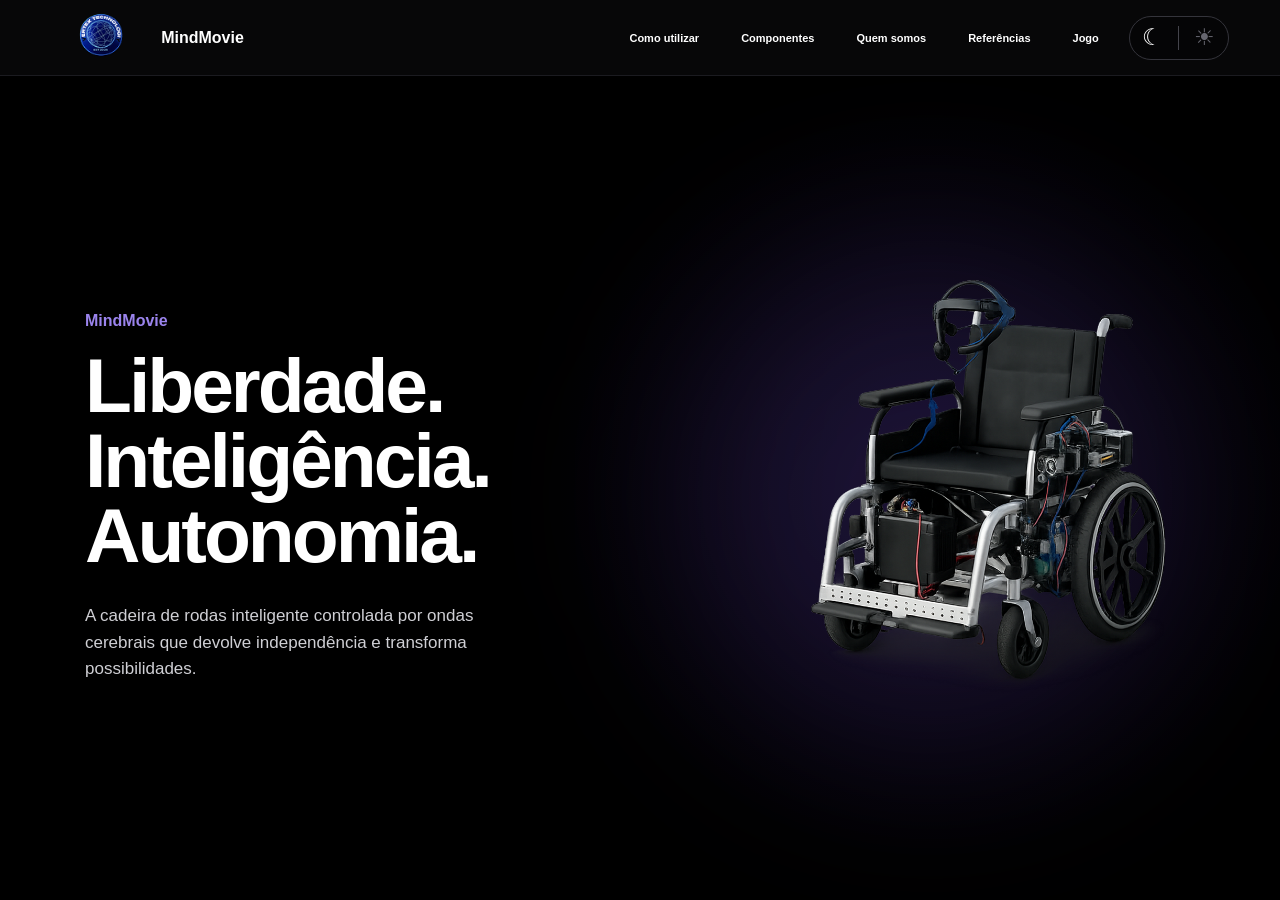
==== commit 15e37f67: "Corrige abertura do site pela pasta principal" ====
--- a/index.html
+++ b/index.html
@@ -1,140 +1,12 @@
 <!DOCTYPE html>
 <html lang="pt-BR">
-
 <head>
     <meta charset="UTF-8">
-
-    <meta
-        name="viewport"
-        content="width=device-width, initial-scale=1.0"
-    >
-
-    <title>MindMovie | Visão geral</title>
-
-    <link rel="stylesheet" href="inicio/estilo.css">
+    <meta name="viewport" content="width=device-width, initial-scale=1.0">
+    <meta http-equiv="refresh" content="0; url=./inicio/index.html">
+    <title>MindMovie</title>
 </head>
-
 <body>
-
-    <header class="cabecalho">
-
-        <!-- LOGO -->
-        <a href="./" class="logo">
-
-            <img
-                src="imagens/logo.png"
-                alt="Logo MindMovie"
-            >
-
-            <span>MindMovie</span>
-
-        </a>
-
-
-        <!-- MENU -->
-        <nav class="menu" id="menu">
-
-            <a href="como-utilizar/">
-                Como utilizar
-            </a>
-
-            <a href="componentes/">
-                Componentes
-            </a>
-
-            <a href="quem-somos/">
-                Sobre nós
-            </a>
-
-            <a href="referencias/">
-                Referências
-            </a>
-
-        </nav>
-
-
-        <!-- BOTÃO CLARO / ESCURO -->
-        <button
-            class="theme-toggle"
-            id="themeToggle"
-            type="button"
-            aria-label="Alternar entre modo claro e escuro"
-        >
-
-            <span class="theme-icon moon">☾</span>
-
-            <span class="theme-line"></span>
-
-            <span class="theme-icon sun">☀</span>
-
-        </button>
-
-
-        <!-- MENU MOBILE -->
-        <button
-            class="botao-menu"
-            id="botaoMenu"
-            type="button"
-            aria-label="Abrir menu"
-            aria-expanded="false"
-        >
-
-            <span></span>
-            <span></span>
-            <span></span>
-
-        </button>
-
-    </header>
-
-
-    <main>
-
-        <section class="inicio">
-
-            <div class="conteudo-inicio">
-
-                <div class="texto-inicio">
-
-                    <p class="nome-projeto">
-                        MindMovie
-                    </p>
-
-                    <h1>
-                        Liberdade.<br>
-                        Inteligência.<br>
-                        Autonomia.
-                    </h1>
-
-                    <p class="descricao">
-                        A cadeira de rodas inteligente
-                        controlada por ondas cerebrais que
-                        devolve independência e transforma
-                        possibilidades.
-                    </p>
-
-                </div>
-
-
-                <div class="imagem-cadeira">
-
-                    <div class="brilho"></div>
-
-                    <img
-                        src="imagens/cadeira.png"
-                        alt="Cadeira de rodas inteligente MindMovie"
-                    >
-
-                </div>
-
-            </div>
-
-        </section>
-
-    </main>
-
-
-    <script src="inicio/script.js"></script>
-
+    <a href="./inicio/index.html">Abrir o site MindMovie</a>
 </body>
-</html>+</html>
